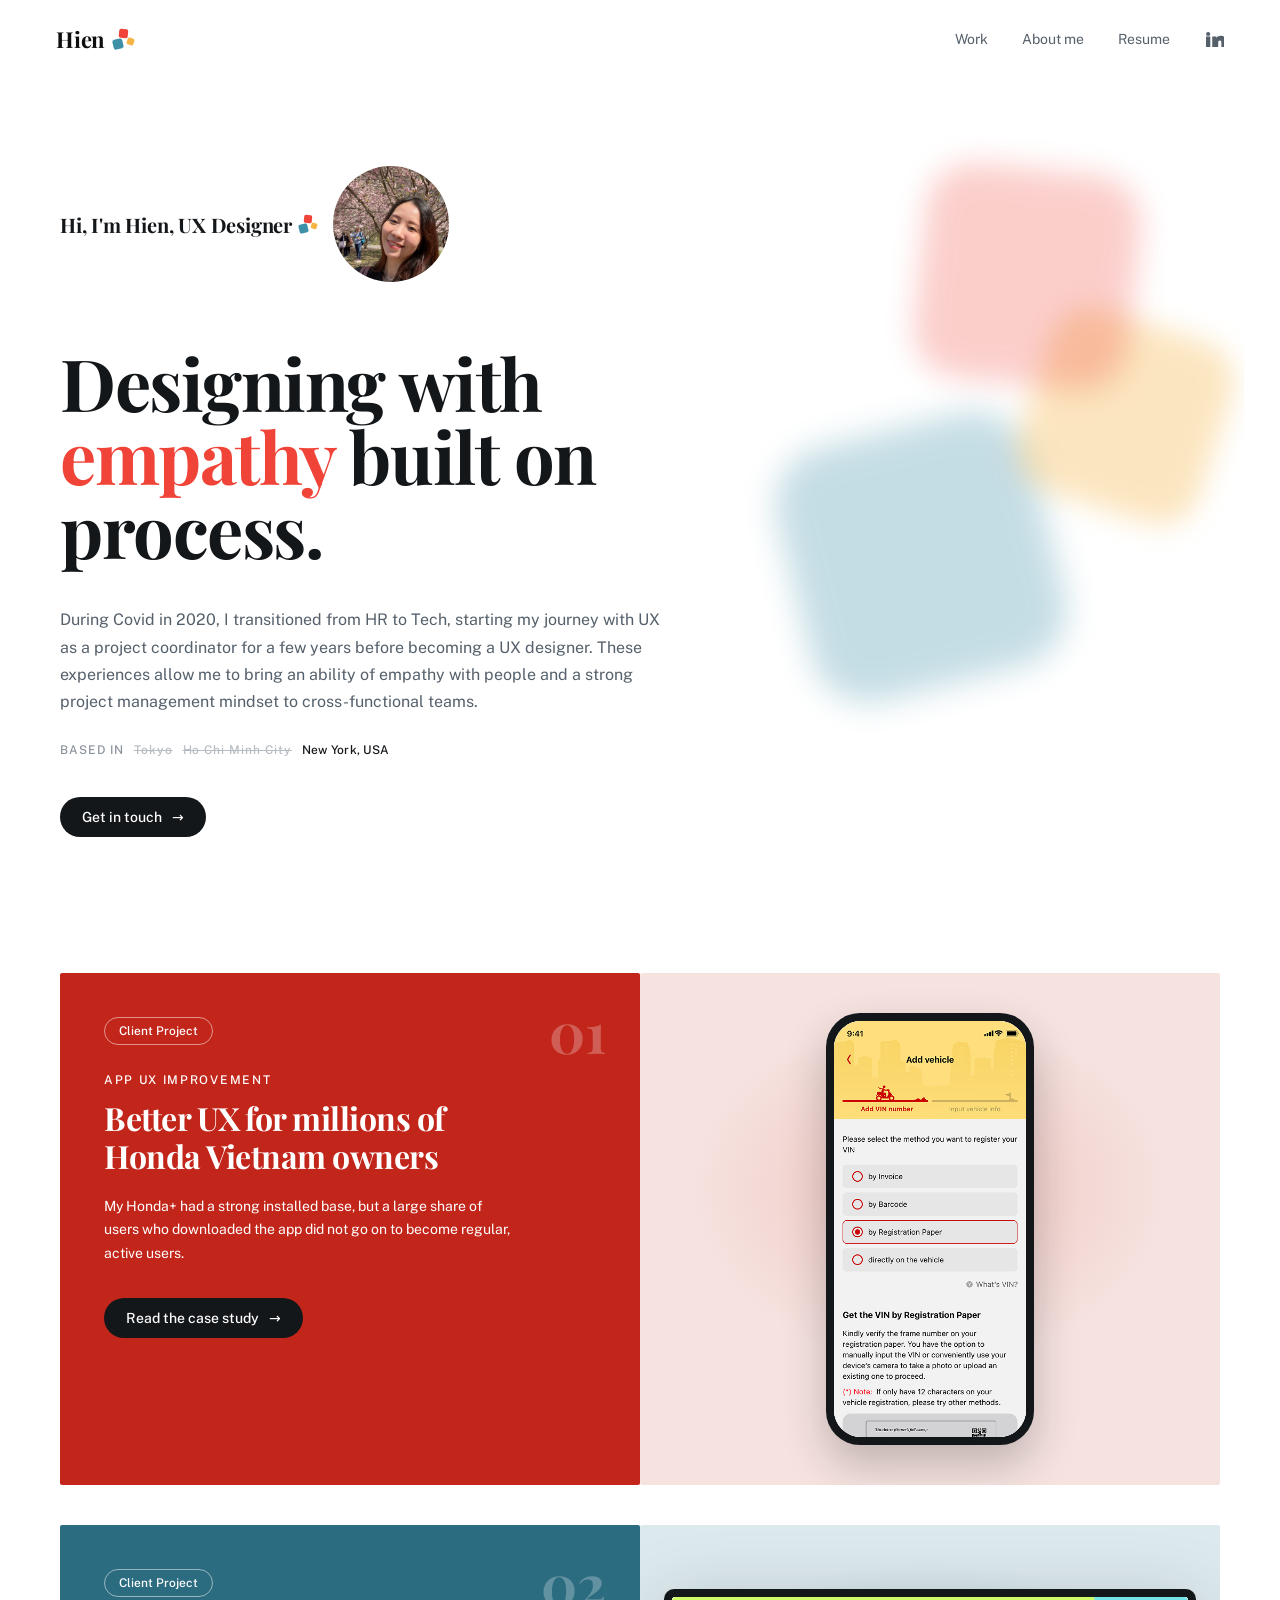
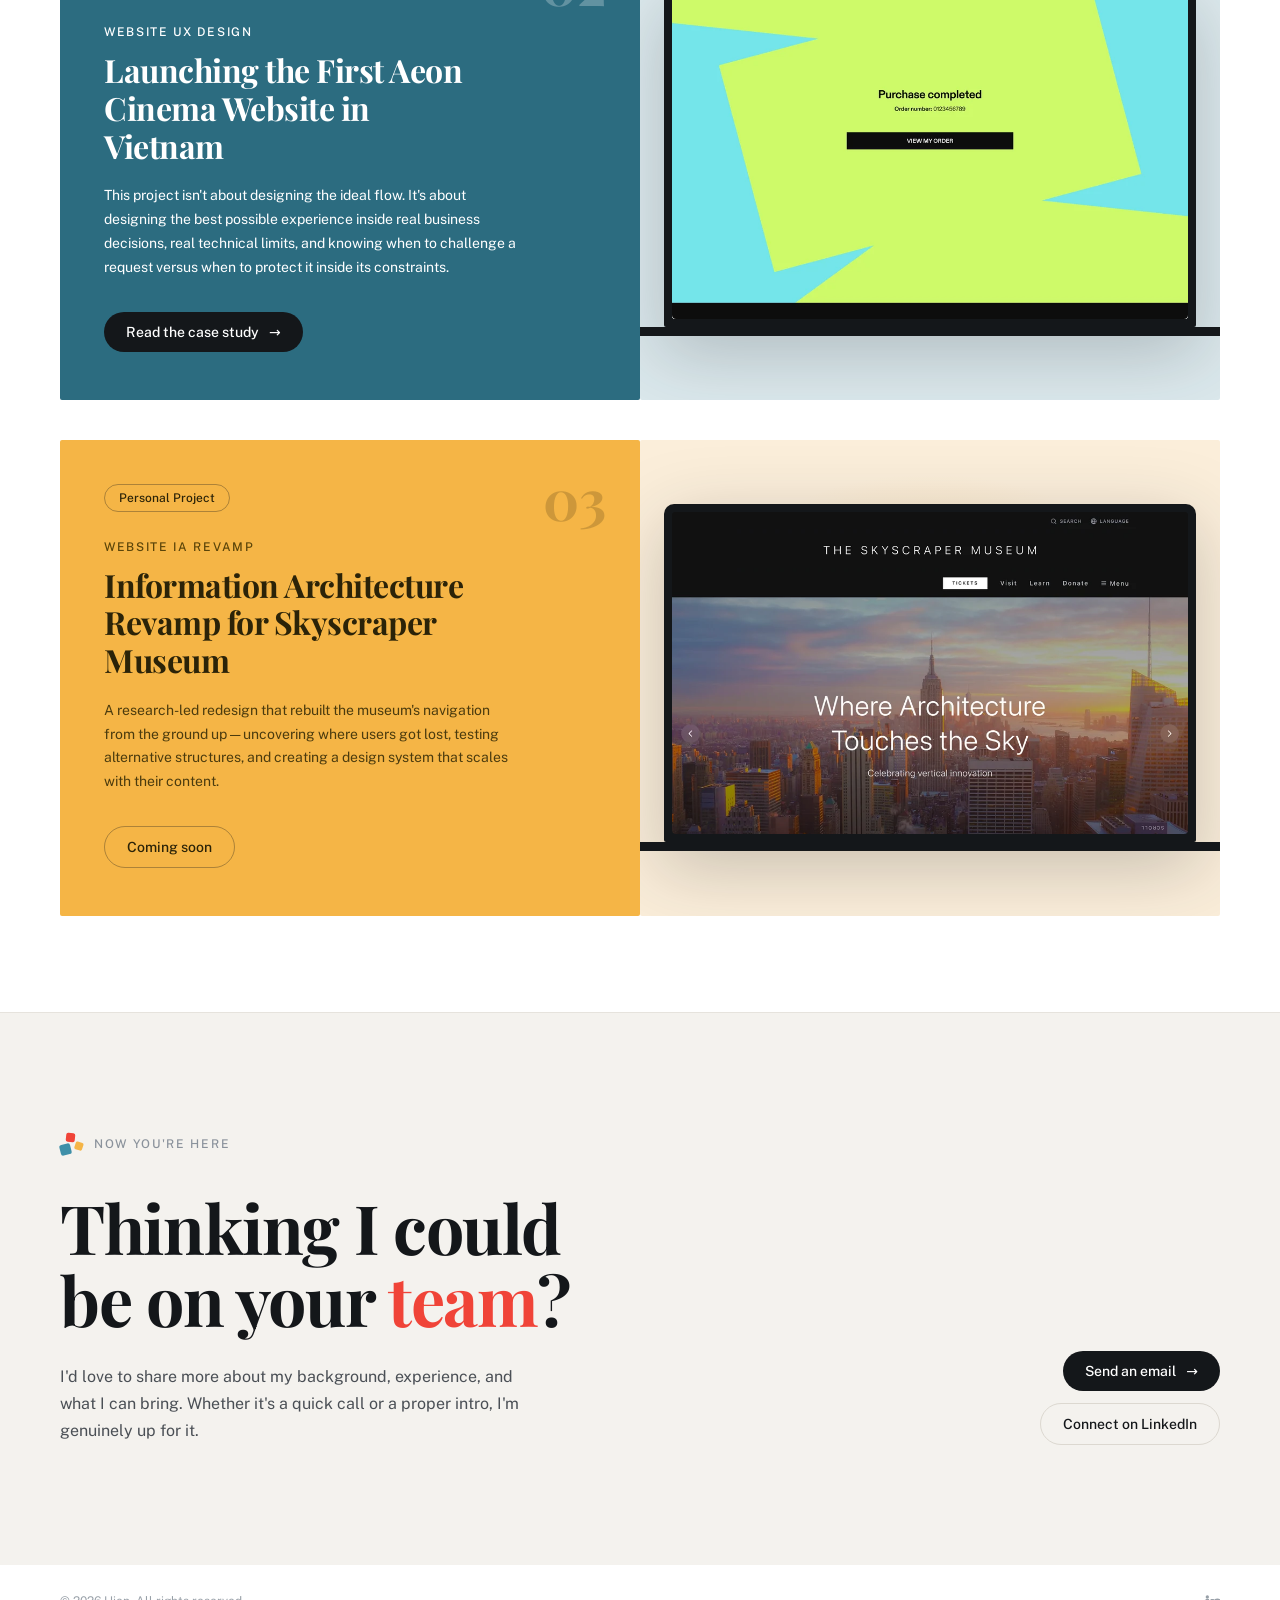
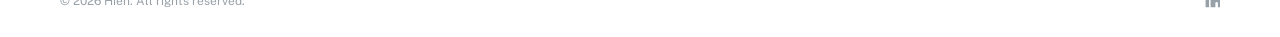
==== index.html @ 21113c00 "Initial commit: portfolio site" ====
<!DOCTYPE html>
<html lang="en">
<head>
<meta charset="utf-8">
<meta name="viewport" content="width=device-width, initial-scale=1">
<title>Hien — UX Designer</title>
<meta name="description" content="Hien is a UX designer bringing empathy and a strong project management mindset to cross-functional teams.">
<link rel="preconnect" href="https://fonts.googleapis.com">
<link rel="preconnect" href="https://fonts.gstatic.com" crossorigin="">
<link href="https://fonts.googleapis.com/css2?family=Playfair+Display:ital,wght@0,500;0,600;0,700;0,800;1,600&family=Public+Sans:ital,wght@0,400;0,500;0,600;0,700&display=swap" rel="stylesheet">
<link rel="stylesheet" href="css/style.css">
<link rel="stylesheet" href="css/responsive.css">
</head>
<body>
<div style="font-family: 'Public Sans', system-ui, sans-serif; color: #14171A; background: #FFFFFF">

  <span id="top"></span>
  <header style="background: rgba(255,255,255,0.92); backdrop-filter: blur(8px); display: flex; justify-content: space-between; align-items: center; padding: 24px 56px; position: sticky; top: 0; z-index: 30">
    <a href="#top" style="font-family: 'Playfair Display', Georgia, serif; font-size: 22px; font-weight: 700; letter-spacing: -0.01em; display: inline-flex; align-items: center">Hien<span style="position: relative; display: inline-block; width: 20.7px; height: 20.7px; margin-left: 8px; flex: 0 0 auto"><span style="position: absolute; left: 0; bottom: 0; width: 10.3px; height: 10.3px; border-radius: 2.2px; background: #3E8FA8; transform: rotate(-14deg)"></span><span style="position: absolute; right: 0; bottom: 4.5px; width: 7.2px; height: 7.2px; border-radius: 1.8px; background: #F5B546; transform: rotate(18deg)"></span><span style="position: absolute; left: 5.6px; top: 0; width: 8.5px; height: 8.5px; border-radius: 2.0px; background: #F04438; transform: rotate(6deg)"></span></span></a>
    <nav style="display: flex; align-items: center; gap: 34px; font-size: 14px; color: #55606B">
      <a href="#work" style="color: #55606B">Work</a>
      <a href="about.html" style="color: #55606B">About me</a>
      <a href="#" style="color: #55606B">Resume</a>
      <a href="#" aria-label="LinkedIn" style="display: inline-flex; color: #55606B"><svg width="20" height="20" viewBox="0 0 24 24" fill="currentColor" aria-hidden="true"><path d="M4.98 3.5a2.5 2.5 0 1 1 0 5 2.5 2.5 0 0 1 0-5zM2.4 21.5h5.16V9.04H2.4V21.5zM9.9 9.04h4.95v1.7h.07c.69-1.24 2.37-2.55 4.88-2.55 5.22 0 6.18 3.3 6.18 7.6v5.71h-5.15v-5.06c0-1.21-.02-2.76-1.75-2.76-1.75 0-2.02 1.31-2.02 2.67v5.15H9.9V9.04z"></path></svg></a>
    </nav>
  </header>

  <section style="position: relative; isolation: isolate; max-width: 1160px; margin: 0 auto; padding: 88px 24px 0">
    <div aria-hidden="true" style="position: absolute; inset: 0; overflow: hidden; pointer-events: none; z-index: 0">
      <span style="position: absolute; right: 16%; top: 46%; width: 260px; height: 260px; border-radius: 58px; background: #3E8FA8; opacity: 0.3; filter: blur(16px); transform: rotate(-14deg)"></span>
      <span style="position: absolute; right: 2%; top: 32%; width: 190px; height: 190px; border-radius: 42px; background: #F5B546; opacity: 0.34; filter: blur(14px); transform: rotate(18deg)"></span>
      <span style="position: absolute; right: 9%; top: 12%; width: 215px; height: 215px; border-radius: 48px; background: #F04438; opacity: 0.26; filter: blur(15px); transform: rotate(6deg)"></span>
    </div>
    <div style="position: relative; z-index: 1; display: flex; align-items: center; gap: 16px">
      <div style="font-family: 'Playfair Display', Georgia, serif; font-size: 20px; font-weight: 700; letter-spacing: -0.01em"><span style="display: inline-flex; align-items: center">Hi, I'm Hien, UX Designer<span style="position: relative; display: inline-block; width: 18.4px; height: 18.4px; margin-left: 7px; flex: 0 0 auto"><span style="position: absolute; left: 0; bottom: 0; width: 9.2px; height: 9.2px; border-radius: 1.9px; background: #3E8FA8; transform: rotate(-14deg)"></span><span style="position: absolute; right: 0; bottom: 4.0px; width: 6.4px; height: 6.4px; border-radius: 1.6px; background: #F5B546; transform: rotate(18deg)"></span><span style="position: absolute; left: 5.0px; top: 0; width: 7.6px; height: 7.6px; border-radius: 1.8px; background: #F04438; transform: rotate(6deg)"></span></span></span></div>
      <img src="uploads/hien-portrait.webp" alt="Portrait of Hien" style="width: 116px; height: 116px; flex: 0 0 auto; border-radius: 50%; object-fit: cover">
    </div>

    <h1 style="position: relative; z-index: 1; margin: 64px 0 0; font-family: 'Playfair Display', Georgia, serif; font-size: 72px; font-weight: 700; line-height: 1.02; letter-spacing: -0.02em; max-width: 12ch">Designing with <span style="color: #F04438">empathy</span> built on process.</h1>

    <p style="position: relative; z-index: 1; margin: 40px 0 0; font-size: 16px; line-height: 1.7; color: #55606B; max-width: 62ch">During Covid in 2020, I transitioned from HR to Tech, starting my journey with UX as a project coordinator for a few years before becoming a UX designer. These experiences allow me to bring an ability of empathy with people and a strong project management mindset to cross-functional teams.</p>

    <div style="position: relative; z-index: 1; margin-top: 28px; display: flex; align-items: center; gap: 10px; flex-wrap: wrap; font-size: 12px; font-weight: 500; letter-spacing: 0.08em; color: #8A929B">
      <span>BASED IN</span>
      <span style="text-decoration: line-through; color: #B7BDC3">Tokyo</span>
      <span style="text-decoration: line-through; color: #B7BDC3">Ho Chi Minh City</span>
      <span style="color: #14171A; letter-spacing: 0.02em">New York, USA</span>
    </div>

    <div style="position: relative; z-index: 1; margin-top: 40px; display: flex; align-items: center; gap: 32px; flex-wrap: wrap">
      <a href="#contact" style="display: inline-flex; align-items: center; gap: 10px; background: #14171A; color: #FFFFFF; font-size: 14px; font-weight: 500; padding: 12px 22px; border-radius: 999px" class="cta">Get in touch <span class="ar" aria-hidden="true">→</span></a>
    </div>
  </section>

  <section id="work" style="max-width: 1160px; margin: 0 auto; padding: 56px 24px 0">

    <div style="margin-top: 80px; display: grid; gap: 40px">

      <div style="display: grid; grid-template-columns: repeat(auto-fit, minmax(360px, 1fr)); gap: 0px; align-items: stretch; justify-content: flex-start">
        <div style="position: relative; padding: 44px 44px 48px; border-radius: 2px; background-color: #C2261B">
          <div style="position: absolute; top: 30px; right: 34px; font-family: 'Playfair Display', Georgia, serif; font-size: 56px; font-weight: 700; line-height: 1; color: rgba(255,255,255,0.26)">01</div>
          <div style="display: flex; flex-wrap: wrap; gap: 8px">
            <span style="font-size: 12px; font-weight: 500; padding: 6px 14px; border-radius: 999px; border: 1px solid rgba(255,255,255,0.5); color: #FFFFFF">Client Project</span>
          </div>
          <div style="margin-top: 28px; font-size: 12px; font-weight: 500; letter-spacing: 0.14em; color: #FFFFFF">APP UX IMPROVEMENT</div>
          <h2 style="margin: 12px 0 0; font-family: 'Playfair Display', Georgia, serif; font-size: 32px; font-weight: 700; line-height: 1.18; letter-spacing: -0.015em; color: #FFFFFF; max-width: 18ch">Better UX for millions of Honda Vietnam owners</h2>
          <p style="position: relative; z-index: 1; margin: 20px 0 0; font-size: 14px; line-height: 1.7; color: #FFFFFF; max-width: 46ch">My Honda+ had a strong installed base, but a large share of users who downloaded the app did not go on to become regular, active users.</p>
          <a href="work/honda-case-study.html" style="margin-top: 32px; display: inline-flex; align-items: center; gap: 10px; background: #14171A; color: #FFFFFF; font-size: 14px; font-weight: 500; padding: 12px 22px; border-radius: 999px" class="cta">Read the case study <span class="ar" aria-hidden="true">→</span></a>
        </div>
        <div style="position: relative; display: flex; flex-direction: column; align-items: center; justify-content: center; gap: 22px; padding: 40px 24px; background: #F6E3E0; border-radius: 2px; overflow: hidden">
          <div aria-hidden="true" style="position: absolute; inset: 0; background: radial-gradient(60% 50% at 50% 42%, rgba(194,38,27,0.16), rgba(194,38,27,0) 70%); pointer-events: none"></div>

          <div style="position: relative; width: 100%; max-width: 208px; box-sizing: border-box; background: #14171A; border-radius: 34px; padding: 8px; box-shadow: 0 20px 44px rgba(20,23,26,0.24)">
            <div style="position: relative; border-radius: 27px; background: #F1F1EE; overflow: hidden; aspect-ratio: 9/19.5"><img class="hs1" src="uploads/1.png" alt="My Honda+ app screen" style="position: absolute; inset: 0; width: 100%; height: 100%; object-fit: cover; object-position: top center"><img class="hs2" src="uploads/2.png" alt="My Honda+ app screen" style="position: absolute; inset: 0; width: 100%; height: 100%; object-fit: cover; object-position: top center"><img class="hs3" src="uploads/3.png" alt="My Honda+ app screen" style="position: absolute; inset: 0; width: 100%; height: 100%; object-fit: cover; object-position: top center"></div>
          </div>

        </div>
      </div><div style="display: grid; grid-template-columns: repeat(auto-fit, minmax(360px, 1fr)); gap: 0px; align-items: stretch">
        <div style="position: relative; background: #2C6C80; padding: 44px 44px 48px; border-radius: 2px">
          <div style="position: absolute; top: 30px; right: 34px; font-family: 'Playfair Display', Georgia, serif; font-size: 56px; font-weight: 700; line-height: 1; color: rgba(255,255,255,0.26)">02</div>
          <div style="display: flex; flex-wrap: wrap; gap: 8px">
            <span style="font-size: 12px; font-weight: 500; padding: 6px 14px; border-radius: 999px; border: 1px solid rgba(255,255,255,0.5); color: #FFFFFF">Client Project</span>
          </div>
          <div style="margin-top: 28px; font-size: 12px; font-weight: 500; letter-spacing: 0.14em; color: #FFFFFF">WEBSITE UX DESIGN</div>
          <h2 style="margin: 12px 0 0; font-family: 'Playfair Display', Georgia, serif; font-size: 32px; font-weight: 700; line-height: 1.18; letter-spacing: -0.015em; color: #FFFFFF; max-width: 18ch">Launching the First Aeon Cinema Website in Vietnam</h2>
          <p style="position: relative; z-index: 1; margin: 20px 0 0; font-size: 14px; line-height: 1.7; color: #FFFFFF; max-width: 46ch">This project isn't about designing the ideal flow. It's about designing the best possible experience inside real business decisions, real technical limits, and knowing when to challenge a request versus when to protect it inside its constraints.</p>
          <a href="work/aeon-case-study.html" style="margin-top: 32px; display: inline-flex; align-items: center; gap: 10px; background: #14171A; color: #FFFFFF; font-size: 14px; font-weight: 500; padding: 12px 22px; border-radius: 999px" class="cta">Read the case study <span class="ar" aria-hidden="true">→</span></a>
        </div>
        <div style="position: relative; display: flex; flex-direction: column; align-items: center; justify-content: center; gap: 20px; padding: 40px 24px; background: #DCE9ED; border-radius: 2px; overflow: hidden">
          <div aria-hidden="true" style="position: absolute; inset: 0; background: radial-gradient(60% 50% at 50% 42%, rgba(44,108,128,0.18), rgba(44,108,128,0) 70%); pointer-events: none"></div>

          <div style="position: relative; width: 100%; display: grid; justify-items: center; gap: 0; filter: drop-shadow(0 18px 36px rgba(20,23,26,0.22))">
            <div style="width: 100%; box-sizing: border-box; background: #14171A; border-radius: 10px 10px 2px 2px; padding: 8px">
              <div style="position: relative; border-radius: 4px; background: #F1F1EE; overflow: hidden; aspect-ratio: 16/10"><div class="as1" style="position: absolute; inset: 0; overflow: hidden"><img class="scr" src="uploads/pasted-1787104879056-0.webp" alt="Aeon Beta homepage" style="display: block; width: 100%; height: auto"><img src="uploads/pasted-1787104879056-0.webp" alt="" aria-hidden="true" style="position: absolute; top: 0; left: 0; display: block; width: 100%; height: auto; animation: none; clip-path: inset(0 0 97.4% 0); pointer-events: none"></div><div class="as2" style="position: absolute; inset: 0; overflow: hidden"><img src="uploads/pasted-1787104903604-0.webp" alt="Movie detail" style="display: block; width: 100%; height: auto"></div><div class="as3" style="position: absolute; inset: 0; overflow: hidden"><img src="uploads/pasted-1787235361390-0.webp" alt="Theatre showtimes, day and time slot" style="display: block; width: 100%; height: auto"></div><div class="as4" style="position: absolute; inset: 0; overflow: hidden"><img src="uploads/pasted-1787104921800-0.png" alt="Seat selection" style="display: block; width: 100%; height: auto"></div><div class="as5" style="position: absolute; inset: 0; overflow: hidden"><img src="uploads/pasted-1787104954212-0.png" alt="Seat fare" style="display: block; width: 100%; height: auto"></div><div class="as6" style="position: absolute; inset: 0; overflow: hidden"><img src="uploads/pasted-1787235406305-0.webp" alt="Add-ons, skipped" style="display: block; width: 100%; height: auto"></div><div class="as7" style="position: absolute; inset: 0; overflow: hidden"><img src="uploads/pasted-1787235426330-0.webp" alt="Purchase completed" style="display: block; width: 100%; height: auto"></div></div>
            </div>
            <div style="width: 112%; max-width: none; height: 9px; border-radius: 0 0 8px 8px; background: #14171A"></div>
          </div>
        </div>
      </div>

      <div style="display: grid; grid-template-columns: repeat(auto-fit, minmax(360px, 1fr)); gap: 0px; align-items: stretch">
        <div style="position: relative; background: #F5B546; padding: 44px 44px 48px; border-radius: 2px">
          <div style="position: absolute; top: 30px; right: 34px; font-family: 'Playfair Display', Georgia, serif; font-size: 56px; font-weight: 700; line-height: 1; color: rgba(43,35,8,0.20)">03</div>
          <div style="display: flex; flex-wrap: wrap; gap: 8px">
            <span style="font-size: 12px; font-weight: 500; padding: 6px 14px; border-radius: 999px; border: 1px solid rgba(20,23,26,0.32); color: #2B2308">Personal Project</span>
          </div>
          <div style="margin-top: 28px; font-size: 12px; font-weight: 500; letter-spacing: 0.14em; color: #5A4409">WEBSITE IA REVAMP</div>
          <h2 style="margin: 12px 0 0; font-family: 'Playfair Display', Georgia, serif; font-size: 32px; font-weight: 700; line-height: 1.18; letter-spacing: -0.015em; color: #2B2308; max-width: 18ch">Information Architecture Revamp for Skyscraper Museum</h2>
          <p style="position: relative; z-index: 1; margin: 20px 0 0; font-size: 14px; line-height: 1.7; color: #4B3B0E; max-width: 46ch">A research-led redesign that rebuilt the museum's navigation from the ground up — uncovering where users got lost, testing alternative structures, and creating a design system that scales with their content.</p>
          <span style="margin-top: 32px; display: inline-flex; align-items: center; gap: 10px; border: 1px solid rgba(20,23,26,0.32); color: #2B2308; font-size: 14px; font-weight: 500; padding: 12px 22px; border-radius: 999px">Coming soon</span>
        </div>
        <div style="position: relative; display: flex; flex-direction: column; align-items: center; justify-content: center; gap: 20px; padding: 40px 24px; background: #FBEEDA; border-radius: 2px; overflow: hidden">
          <div aria-hidden="true" style="position: absolute; inset: 0; background: radial-gradient(60% 50% at 50% 42%, rgba(245,181,70,0.28), rgba(245,181,70,0) 70%); pointer-events: none"></div>

          <div style="position: relative; width: 100%; display: grid; justify-items: center; gap: 0; filter: drop-shadow(0 18px 36px rgba(20,23,26,0.22))">
            <div style="width: 100%; box-sizing: border-box; background: #14171A; border-radius: 10px 10px 2px 2px; padding: 8px">
              <div style="position: relative; border-radius: 4px; background: #14171A; overflow: hidden; aspect-ratio: 16/10"><img class="ms1" src="uploads/pasted-1787235771906-0.webp" alt="The Skyscraper Museum homepage" style="display: block; width: 100%; height: auto"><img src="uploads/pasted-1787235771906-0.webp" alt="" aria-hidden="true" style="position: absolute; top: 0; left: 0; display: block; width: 100%; height: auto; clip-path: inset(0 0 95.34% 0); pointer-events: none"></div>
            </div>
            <div style="width: 112%; max-width: none; height: 9px; border-radius: 0 0 8px 8px; background: #14171A"></div>
          </div>
        </div>
      </div>

    </div>
  </section>

  <section id="contact" style="margin-top: 96px; background: #F4F2EE; color: #14171A; border-top: 1px solid #E6E3DD">
    <div style="max-width: 1160px; margin: 0 auto; padding: 120px 24px">
      <div style="display: inline-flex; align-items: center; gap: 12px; font-size: 12px; font-weight: 500; letter-spacing: 0.14em; color: #8A929B">
        <span style="position: relative; display: inline-block; width: 22px; height: 22px; flex: 0 0 auto"><span style="position: absolute; left: 0; bottom: 0; width: 11px; height: 11px; border-radius: 2.4px; background: #3E8FA8; transform: rotate(-14deg)"></span><span style="position: absolute; right: 0; bottom: 5px; width: 7.5px; height: 7.5px; border-radius: 1.6px; background: #F5B546; transform: rotate(18deg)"></span><span style="position: absolute; left: 6px; top: 0; width: 9px; height: 9px; border-radius: 2.0px; background: #F04438; transform: rotate(6deg)"></span></span>
        NOW YOU'RE HERE
      </div>
      <div style="margin-top: 32px; display: grid; grid-template-columns: repeat(auto-fit, minmax(360px, 1fr)); gap: 48px; align-items: end">
        <div>
          <h2 style="margin: 0; font-family: 'Playfair Display', Georgia, serif; font-size: 68px; font-weight: 700; line-height: 1.06; letter-spacing: -0.02em; max-width: 14ch">Thinking I could be on your <span style="color: #F04438">team</span>?</h2>
          <p style="margin: 28px 0 0; font-size: 16px; line-height: 1.7; color: #4A4F55; max-width: 46ch">I'd love to share more about my background, experience, and what I can bring. Whether it's a quick call or a proper intro, I'm genuinely up for it.</p>
        </div>
        <div style="display: flex; flex-direction: column; align-items: flex-end; gap: 12px">
          <a href="#" style="display: inline-flex; align-items: center; gap: 10px; background: #14171A; color: #FFFFFF; font-size: 14px; font-weight: 500; padding: 12px 22px; border-radius: 999px" class="cta">Send an email <span class="ar" aria-hidden="true">→</span></a>
          <a href="#" style="display: inline-flex; align-items: center; gap: 10px; border: 1px solid #DCD8D0; color: #14171A; font-size: 14px; font-weight: 500; padding: 12px 22px; border-radius: 999px" class="cta cta-o">Connect on LinkedIn</a>
        </div>
      </div>
    </div>
  </section>

  <footer style="max-width: 1160px; margin: 0 auto; padding: 28px 24px; display: flex; justify-content: space-between; align-items: center; font-size: 12px; color: #98A0A8">
    <span>© 2026 Hien. All rights reserved.</span>
    <span style="display: flex; gap: 20px">
      <a href="#" aria-label="LinkedIn" style="display: inline-flex; color: #98A0A8"><svg width="16" height="16" viewBox="0 0 24 24" fill="currentColor" aria-hidden="true"><path d="M4.98 3.5a2.5 2.5 0 1 1 0 5 2.5 2.5 0 0 1 0-5zM2.4 21.5h5.16V9.04H2.4V21.5zM9.9 9.04h4.95v1.7h.07c.69-1.24 2.37-2.55 4.88-2.55 5.22 0 6.18 3.3 6.18 7.6v5.71h-5.15v-5.06c0-1.21-.02-2.76-1.75-2.76-1.75 0-2.02 1.31-2.02 2.67v5.15H9.9V9.04z"></path></svg></a>
    </span>
  </footer>
  <a href="#top" aria-label="Back to top" title="Back to top" class="back-to-top" style="position: fixed; right: 28px; bottom: 28px; z-index: 60; width: 48px; height: 48px; border-radius: 11px; background: #0E0E0E; color: #FAFAF8; border: 1px solid #0E0E0E; display: inline-flex; align-items: center; justify-content: center; font-size: 18px; line-height: 1; box-shadow: 0 6px 20px rgba(14,14,14,0.14)"><span aria-hidden="true">↑</span></a>

</div>
<script src="js/back-to-top.js"></script>
</body>
</html>
---- css/style.css ----
body { margin: 0; background: #FFFFFF; -webkit-font-smoothing: antialiased; }
a { color: #0E0E0E; text-decoration: none; }
a:hover { color: #F04438; }

.cta { transition: transform .25s cubic-bezier(.2,.7,.3,1), box-shadow .25s ease }
.cta:hover { transform: translateY(-2px); box-shadow: 0 12px 26px rgba(20,23,26,0.22); color: #FFFFFF }
.cta .ar { transition: transform .25s cubic-bezier(.2,.7,.3,1) }
.cta:hover .ar { transform: translateX(5px) }
.cta-o:hover { color: #14171A; border-color: #14171A; box-shadow: 0 10px 22px rgba(20,23,26,0.10) }

.back-to-top:hover { background: #F5B546; color: #0E0E0E; border-color: #F5B546 }

@keyframes hondaSlide { 0%,26% { opacity: 1 } 33%,93% { opacity: 0 } 100% { opacity: 1 } }
.hs1, .hs2, .hs3 { animation: hondaSlide 9s linear infinite }
.hs2 { animation-delay: -6s }
.hs3 { animation-delay: -3s }

@keyframes aeonF1 { 0%,42% { opacity: 1 } 44%,98% { opacity: 0 } 100% { opacity: 1 } }
@keyframes aeonF2 { 0%,42% { opacity: 0 } 43%,52% { opacity: 1 } 53%,100% { opacity: 0 } }
@keyframes aeonF3 { 0%,51% { opacity: 0 } 52%,61% { opacity: 1 } 62%,100% { opacity: 0 } }
@keyframes aeonF4 { 0%,60% { opacity: 0 } 61%,70% { opacity: 1 } 71%,100% { opacity: 0 } }
@keyframes aeonF5 { 0%,69% { opacity: 0 } 70%,79% { opacity: 1 } 80%,100% { opacity: 0 } }
@keyframes aeonF6 { 0%,78% { opacity: 0 } 79%,88% { opacity: 1 } 89%,100% { opacity: 0 } }
@keyframes aeonF7 { 0%,87% { opacity: 0 } 88%,99% { opacity: 1 } 100% { opacity: 0 } }
@keyframes aeonScroll1 { 0%,4% { transform: translateY(0) } 30%,38% { transform: translateY(-44%) } 42%,100% { transform: translateY(0) } }
.as1 { animation: aeonF1 16s linear infinite }
.as2 { animation: aeonF2 16s linear infinite }
.as3 { animation: aeonF3 16s linear infinite }
.as4 { animation: aeonF4 16s linear infinite }
.as5 { animation: aeonF5 16s linear infinite }
.as6 { animation: aeonF6 16s linear infinite }
.as7 { animation: aeonF7 16s linear infinite }
.as1 img.scr { animation: aeonScroll1 16s ease-in-out infinite }
.as3 img { transform: translateY(-13%) }
.as7 img { transform: translateY(-10%) }

@keyframes msScroll { 0%,6% { transform: translateY(0) } 50%,60% { transform: translateY(-81%) } 96%,100% { transform: translateY(0) } }
.ms1 { animation: msScroll 26s ease-in-out infinite }
---- css/responsive.css ----
/* Shared mobile fixes for all pages. Inline styles carry the desktop layout,
   so overrides here need !important to win at narrow widths. */

.back-to-top { opacity: 0; pointer-events: none; transition: opacity .2s ease; }
.back-to-top.show { opacity: 1; pointer-events: auto; }

@media (max-width: 760px) {

  /* ---- header: stack logo row + full-width nav row ---- */
  header {
    flex-wrap: wrap !important;
    row-gap: 12px !important;
    padding: 16px 20px !important;
  }
  header nav {
    width: 100% !important;
    justify-content: space-between !important;
    gap: 10px !important;
    font-size: 13px !important;
  }
  header nav a { white-space: nowrap !important; }

  /* ---- generic side padding on page containers ---- */
  section[style*="auto"],
  div[style*="margin: 0 auto"] {
    padding-left: 20px !important;
    padding-right: 20px !important;
  }

  /* ---- oversized top padding between sections ---- */
  [style*="padding: 140px 80px 0"],
  [style*="padding: 132px 80px 0"] { padding-top: 64px !important; }
  [style*="padding: 120px 80px 0"] { padding-top: 56px !important; }
  [style*="padding: 96px 80px 0"],
  [style*="padding: 96px 0"] { padding-top: 48px !important; }
  [style*="padding: 88px 24px 0"] { padding-top: 48px !important; }
  [style*="padding: 72px 80px 0"] { padding-top: 40px !important; }
  [style*="padding: 56px 24px 0"] { padding-top: 32px !important; }
  [style*="margin: 80px auto 0"] { margin-top: 48px !important; }
  [style*="margin-top: 132px"] { margin-top: 56px !important; }
  [style*="margin-top: 76px"] { margin-top: 40px !important; }

  /* ---- headline sizing ---- */
  h1 { font-size: clamp(32px, 9vw, 52px) !important; }

  /* ---- fixed multi-column grids that don't auto-stack: force single column ---- */
  [style*="grid-template-columns: repeat(3, minmax(0, 1fr))"],
  [style*="grid-template-columns: repeat(2, minmax(0, 1fr))"],
  [style*="grid-template-columns: 1fr 1fr"],
  [style*="grid-template-columns: minmax(0, 1fr) minmax(240px, 380px)"],
  [style*="grid-template-columns: minmax(0, 1fr) minmax(0, 0.9fr)"],
  [style*="grid-template-columns: minmax(0, 1fr) minmax(0, 1fr)"],
  [style*="grid-template-columns: minmax(0, 1.5fr) minmax(300px, 0.95fr)"],
  [style*="grid-template-columns: minmax(0, 1.05fr) minmax(0, 1fr)"],
  [style*="grid-template-columns: minmax(0, 1fr) 18px minmax(0, 1fr)"],
  [style*="grid-template-columns: 260px minmax(0, 1fr)"],
  [style*="grid-template-columns: 170px minmax(0, 1fr)"],
  [style*="grid-template-columns: repeat(auto-fit, minmax(360px, 1fr))"],
  [style*="grid-template-columns: repeat(auto-fit, minmax(380px, 1fr))"],
  [style*="grid-template-columns: repeat(auto-fit, minmax(320px, 1fr))"],
  [style*="grid-template-columns: repeat(auto-fit, minmax(300px, 1fr))"] {
    grid-template-columns: 1fr !important;
  }

  /* ---- photo-collage masonry grid (Honda hero): stack to one column ---- */
  [style*="grid-template-columns: repeat(6, minmax(0, 1fr))"] {
    grid-template-columns: 1fr !important;
    grid-template-rows: none !important;
    height: auto !important;
  }
  [style*="grid-template-columns: repeat(6, minmax(0, 1fr))"] > div {
    grid-column: auto !important;
    grid-row: auto !important;
    aspect-ratio: 16 / 10 !important;
  }

  /* ---- about.html hero image column: tighten its own padding ---- */
  [style*="padding: 44px 56px 48px 0"] { padding: 8px 0 0 !important; }
  [style*="padding: 44px 48px 48px 56px"] { padding: 32px 0 0 !important; }

  /* ---- overview/info-box grids: tighten inner padding once stacked ---- */
  [style*="padding: 52px 56px"] { padding: 28px 24px !important; }
  [style*="padding: 44px 40px"] { padding: 24px 22px !important; }
  [style*="padding: 40px 44px"] { padding: 24px 22px !important; }

  /* ---- keep intentionally horizontal-scrolling rows scrollable, not squished ---- */
  [style*="grid-template-columns: repeat(4, 230px)"] {
    -webkit-overflow-scrolling: touch;
  }

  /* ---- fixed scroll-progress rail (left: 22px) collides with mobile content padding ---- */
  [style*="left: 22px; top: 50%"] {
    display: none !important;
  }
}
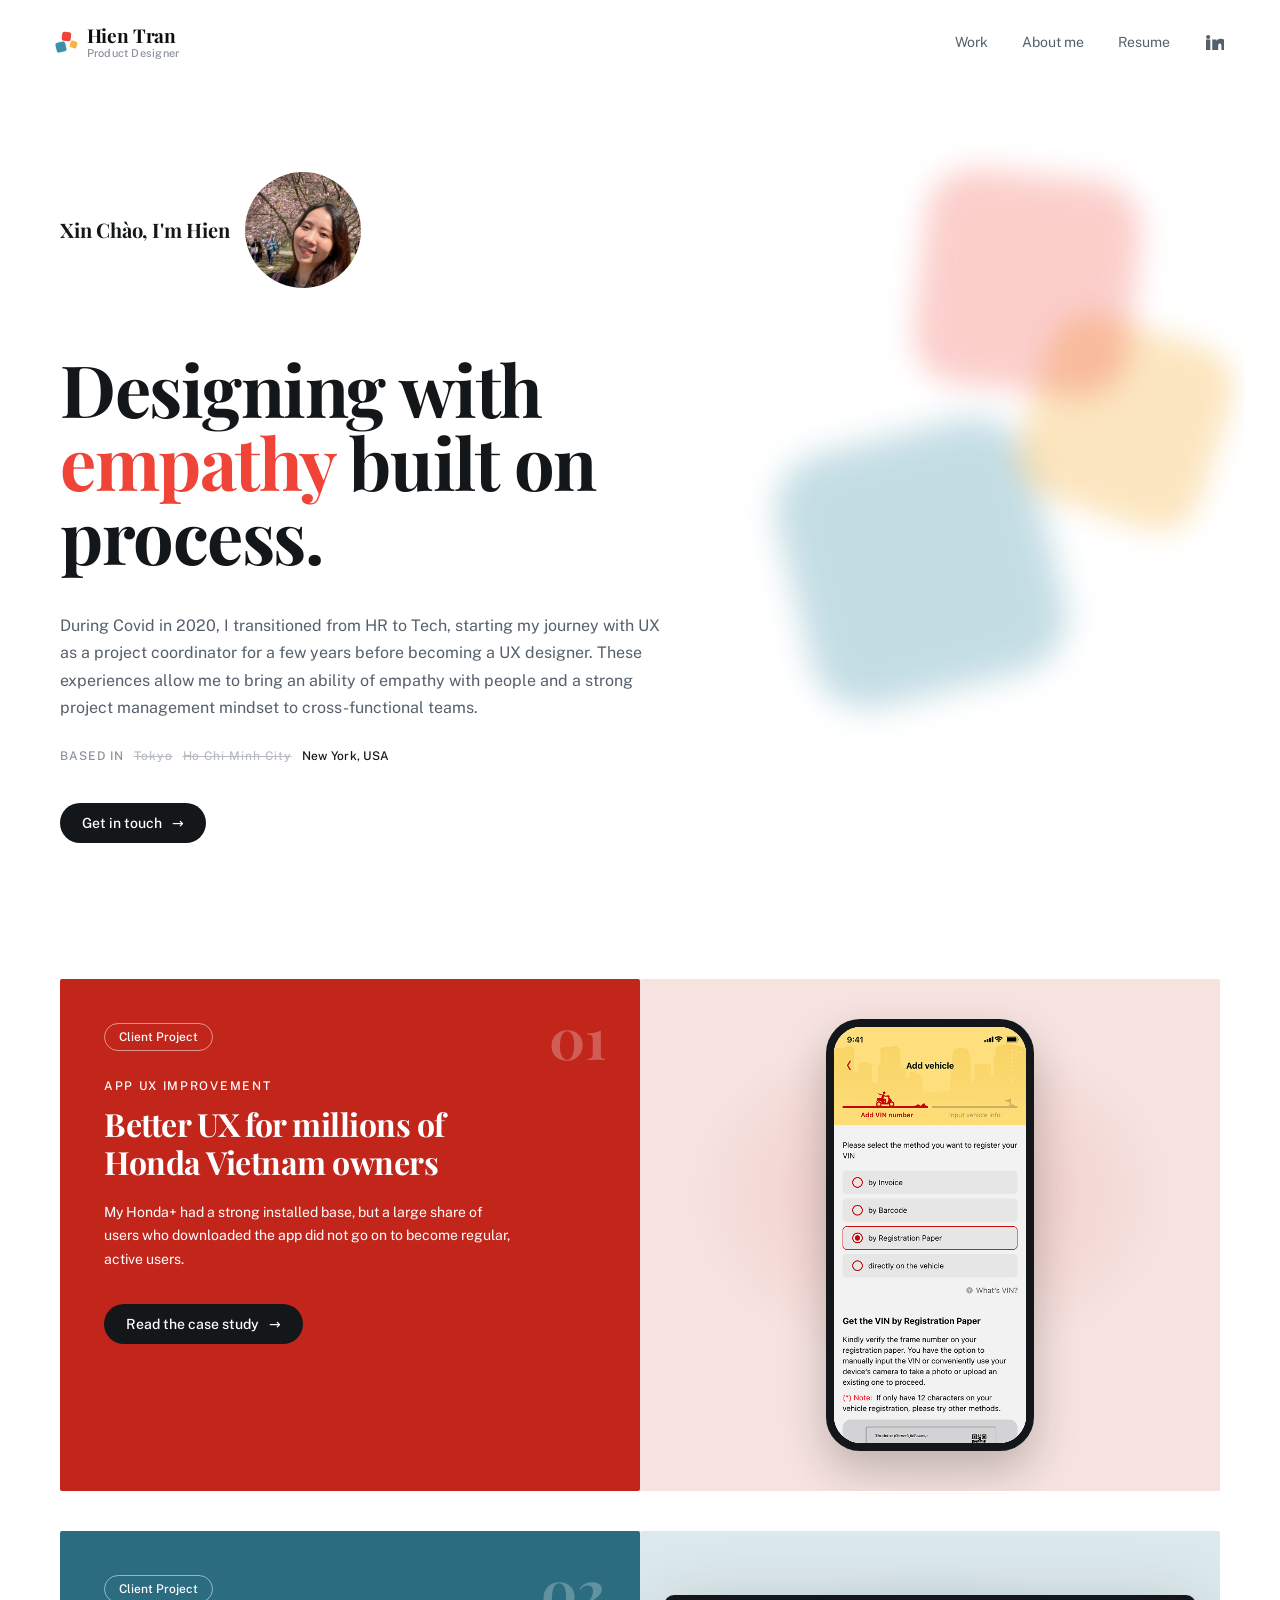
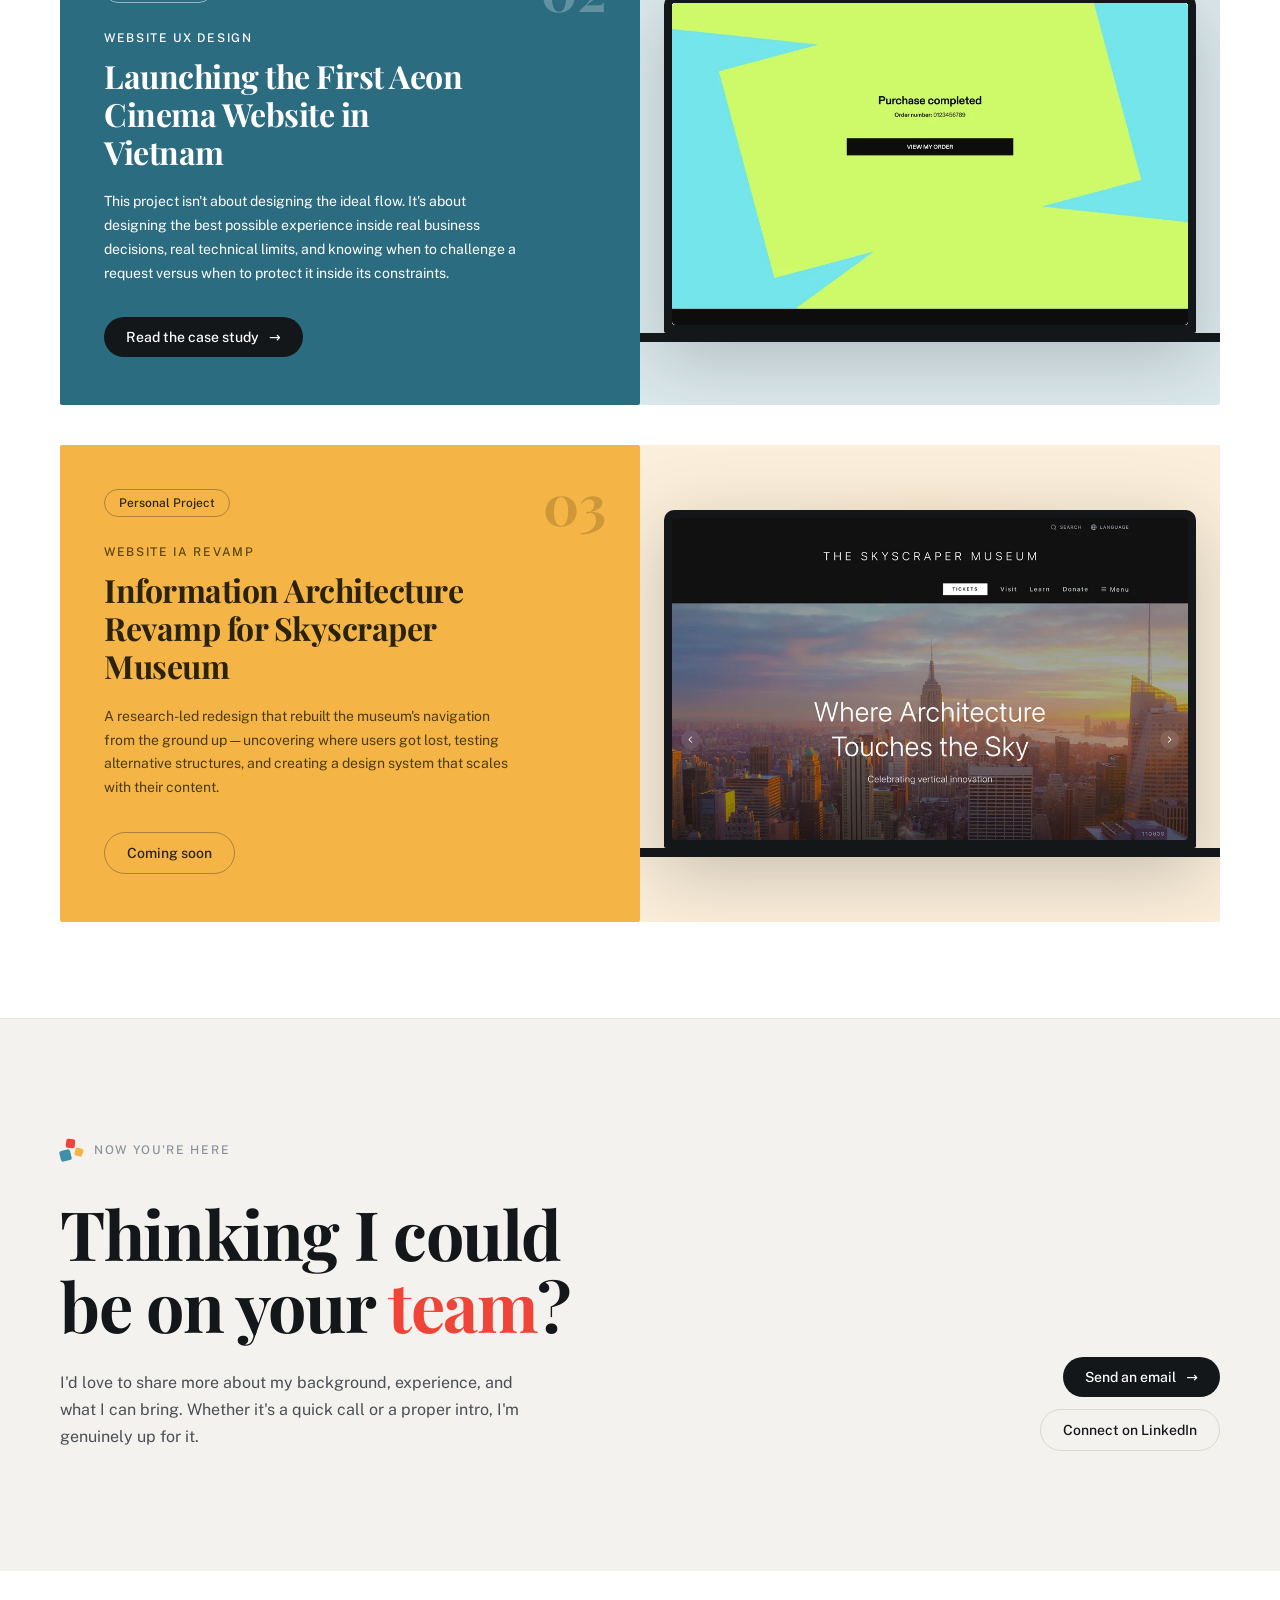
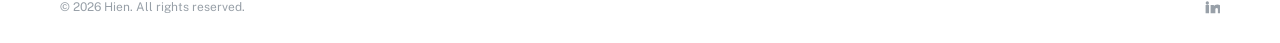
==== commit 7b51321a: "Update mobile nav, header, resume links, and display fixes Co-Authored-By: Claude Sonnet 5 <noreply@" ====
--- a/index.html
+++ b/index.html
@@ -16,14 +16,21 @@
 
   <span id="top"></span>
   <header style="background: rgba(255,255,255,0.92); backdrop-filter: blur(8px); display: flex; justify-content: space-between; align-items: center; padding: 24px 56px; position: sticky; top: 0; z-index: 30">
-    <a href="#top" style="font-family: 'Playfair Display', Georgia, serif; font-size: 22px; font-weight: 700; letter-spacing: -0.01em; display: inline-flex; align-items: center">Hien<span style="position: relative; display: inline-block; width: 20.7px; height: 20.7px; margin-left: 8px; flex: 0 0 auto"><span style="position: absolute; left: 0; bottom: 0; width: 10.3px; height: 10.3px; border-radius: 2.2px; background: #3E8FA8; transform: rotate(-14deg)"></span><span style="position: absolute; right: 0; bottom: 4.5px; width: 7.2px; height: 7.2px; border-radius: 1.8px; background: #F5B546; transform: rotate(18deg)"></span><span style="position: absolute; left: 5.6px; top: 0; width: 8.5px; height: 8.5px; border-radius: 2.0px; background: #F04438; transform: rotate(6deg)"></span></span></a>
+    <a href="#top" style="display: inline-flex; align-items: center; gap: 10px"><span style="position: relative; display: inline-block; width: 20.7px; height: 20.7px; flex: 0 0 auto"><span style="position: absolute; left: 0; bottom: 0; width: 10.3px; height: 10.3px; border-radius: 2.2px; background: #3E8FA8; transform: rotate(-14deg)"></span><span style="position: absolute; right: 0; bottom: 4.5px; width: 7.2px; height: 7.2px; border-radius: 1.8px; background: #F5B546; transform: rotate(18deg)"></span><span style="position: absolute; left: 5.6px; top: 0; width: 8.5px; height: 8.5px; border-radius: 2.0px; background: #F04438; transform: rotate(6deg)"></span></span><span style="display: flex; flex-direction: column; line-height: 1.2"><span style="font-family: 'Playfair Display', Georgia, serif; font-size: 19px; font-weight: 700; letter-spacing: -0.01em">Hien Tran</span><span style="font-size: 11px; font-weight: 500; letter-spacing: 0.02em; color: #8A929B">Product Designer</span></span></a>
     <nav style="display: flex; align-items: center; gap: 34px; font-size: 14px; color: #55606B">
       <a href="#work" style="color: #55606B">Work</a>
       <a href="about.html" style="color: #55606B">About me</a>
-      <a href="#" style="color: #55606B">Resume</a>
-      <a href="#" aria-label="LinkedIn" style="display: inline-flex; color: #55606B"><svg width="20" height="20" viewBox="0 0 24 24" fill="currentColor" aria-hidden="true"><path d="M4.98 3.5a2.5 2.5 0 1 1 0 5 2.5 2.5 0 0 1 0-5zM2.4 21.5h5.16V9.04H2.4V21.5zM9.9 9.04h4.95v1.7h.07c.69-1.24 2.37-2.55 4.88-2.55 5.22 0 6.18 3.3 6.18 7.6v5.71h-5.15v-5.06c0-1.21-.02-2.76-1.75-2.76-1.75 0-2.02 1.31-2.02 2.67v5.15H9.9V9.04z"></path></svg></a>
+      <a href="https://drive.google.com/drive/folders/1LUWSaE70cYAJcHVhxnjsX6OTI8yURgBm?usp=sharing" target="_blank" rel="noopener" style="color: #55606B">Resume</a>
+      <a href="https://www.linkedin.com/in/hientrantt/" target="_blank" rel="noopener" aria-label="LinkedIn" style="display: inline-flex; color: #55606B"><svg width="20" height="20" viewBox="0 0 24 24" fill="currentColor" aria-hidden="true"><path d="M4.98 3.5a2.5 2.5 0 1 1 0 5 2.5 2.5 0 0 1 0-5zM2.4 21.5h5.16V9.04H2.4V21.5zM9.9 9.04h4.95v1.7h.07c.69-1.24 2.37-2.55 4.88-2.55 5.22 0 6.18 3.3 6.18 7.6v5.71h-5.15v-5.06c0-1.21-.02-2.76-1.75-2.76-1.75 0-2.02 1.31-2.02 2.67v5.15H9.9V9.04z"></path></svg></a>
     </nav>
   </header>
+
+  <nav class="mobile-tab-bar" aria-label="Mobile navigation">
+    <a href="#work"><svg viewBox="0 0 24 24" fill="none" stroke="currentColor" stroke-width="2" stroke-linecap="round" stroke-linejoin="round" aria-hidden="true"><path d="M3 7a2 2 0 0 1 2-2h4l2 2h8a2 2 0 0 1 2 2v9a2 2 0 0 1-2 2H5a2 2 0 0 1-2-2z"></path></svg>Work</a>
+    <a href="about.html"><img class="tab-avatar" src="uploads/hien-portrait.webp" alt="">About</a>
+    <a href="https://drive.google.com/drive/folders/1LUWSaE70cYAJcHVhxnjsX6OTI8yURgBm?usp=sharing" target="_blank" rel="noopener"><svg viewBox="0 0 24 24" fill="none" stroke="currentColor" stroke-width="2" stroke-linecap="round" stroke-linejoin="round" aria-hidden="true"><path d="M6 2h9l5 5v15H6z"></path><path d="M14 2v6h6"></path><path d="M9 13h6M9 17h6"></path></svg>Resume</a>
+    <a href="https://www.linkedin.com/in/hientrantt/" target="_blank" rel="noopener"><svg viewBox="0 0 24 24" fill="currentColor" aria-hidden="true"><path d="M4.98 3.5a2.5 2.5 0 1 1 0 5 2.5 2.5 0 0 1 0-5zM2.4 21.5h5.16V9.04H2.4V21.5zM9.9 9.04h4.95v1.7h.07c.69-1.24 2.37-2.55 4.88-2.55 5.22 0 6.18 3.3 6.18 7.6v5.71h-5.15v-5.06c0-1.21-.02-2.76-1.75-2.76-1.75 0-2.02 1.31-2.02 2.67v5.15H9.9V9.04z"></path></svg>LinkedIn</a>
+  </nav>
 
   <section style="position: relative; isolation: isolate; max-width: 1160px; margin: 0 auto; padding: 88px 24px 0">
     <div aria-hidden="true" style="position: absolute; inset: 0; overflow: hidden; pointer-events: none; z-index: 0">
@@ -32,7 +39,7 @@
       <span style="position: absolute; right: 9%; top: 12%; width: 215px; height: 215px; border-radius: 48px; background: #F04438; opacity: 0.26; filter: blur(15px); transform: rotate(6deg)"></span>
     </div>
     <div style="position: relative; z-index: 1; display: flex; align-items: center; gap: 16px">
-      <div style="font-family: 'Playfair Display', Georgia, serif; font-size: 20px; font-weight: 700; letter-spacing: -0.01em"><span style="display: inline-flex; align-items: center">Hi, I'm Hien, UX Designer<span style="position: relative; display: inline-block; width: 18.4px; height: 18.4px; margin-left: 7px; flex: 0 0 auto"><span style="position: absolute; left: 0; bottom: 0; width: 9.2px; height: 9.2px; border-radius: 1.9px; background: #3E8FA8; transform: rotate(-14deg)"></span><span style="position: absolute; right: 0; bottom: 4.0px; width: 6.4px; height: 6.4px; border-radius: 1.6px; background: #F5B546; transform: rotate(18deg)"></span><span style="position: absolute; left: 5.0px; top: 0; width: 7.6px; height: 7.6px; border-radius: 1.8px; background: #F04438; transform: rotate(6deg)"></span></span></span></div>
+      <div style="font-family: 'Playfair Display', Georgia, serif; font-size: 20px; font-weight: 700; letter-spacing: -0.01em"><span style="display: inline-flex; align-items: center">Xin Chào, I'm Hien</span></div>
       <img src="uploads/hien-portrait.webp" alt="Portrait of Hien" style="width: 116px; height: 116px; flex: 0 0 auto; border-radius: 50%; object-fit: cover">
     </div>
 
@@ -137,7 +144,7 @@
         </div>
         <div style="display: flex; flex-direction: column; align-items: flex-end; gap: 12px">
           <a href="#" style="display: inline-flex; align-items: center; gap: 10px; background: #14171A; color: #FFFFFF; font-size: 14px; font-weight: 500; padding: 12px 22px; border-radius: 999px" class="cta">Send an email <span class="ar" aria-hidden="true">→</span></a>
-          <a href="#" style="display: inline-flex; align-items: center; gap: 10px; border: 1px solid #DCD8D0; color: #14171A; font-size: 14px; font-weight: 500; padding: 12px 22px; border-radius: 999px" class="cta cta-o">Connect on LinkedIn</a>
+          <a href="https://www.linkedin.com/in/hientrantt/" target="_blank" rel="noopener" style="display: inline-flex; align-items: center; gap: 10px; border: 1px solid #DCD8D0; color: #14171A; font-size: 14px; font-weight: 500; padding: 12px 22px; border-radius: 999px" class="cta cta-o">Connect on LinkedIn</a>
         </div>
       </div>
     </div>
@@ -146,12 +153,13 @@
   <footer style="max-width: 1160px; margin: 0 auto; padding: 28px 24px; display: flex; justify-content: space-between; align-items: center; font-size: 12px; color: #98A0A8">
     <span>© 2026 Hien. All rights reserved.</span>
     <span style="display: flex; gap: 20px">
-      <a href="#" aria-label="LinkedIn" style="display: inline-flex; color: #98A0A8"><svg width="16" height="16" viewBox="0 0 24 24" fill="currentColor" aria-hidden="true"><path d="M4.98 3.5a2.5 2.5 0 1 1 0 5 2.5 2.5 0 0 1 0-5zM2.4 21.5h5.16V9.04H2.4V21.5zM9.9 9.04h4.95v1.7h.07c.69-1.24 2.37-2.55 4.88-2.55 5.22 0 6.18 3.3 6.18 7.6v5.71h-5.15v-5.06c0-1.21-.02-2.76-1.75-2.76-1.75 0-2.02 1.31-2.02 2.67v5.15H9.9V9.04z"></path></svg></a>
+      <a href="https://www.linkedin.com/in/hientrantt/" target="_blank" rel="noopener" aria-label="LinkedIn" style="display: inline-flex; color: #98A0A8"><svg width="16" height="16" viewBox="0 0 24 24" fill="currentColor" aria-hidden="true"><path d="M4.98 3.5a2.5 2.5 0 1 1 0 5 2.5 2.5 0 0 1 0-5zM2.4 21.5h5.16V9.04H2.4V21.5zM9.9 9.04h4.95v1.7h.07c.69-1.24 2.37-2.55 4.88-2.55 5.22 0 6.18 3.3 6.18 7.6v5.71h-5.15v-5.06c0-1.21-.02-2.76-1.75-2.76-1.75 0-2.02 1.31-2.02 2.67v5.15H9.9V9.04z"></path></svg></a>
     </span>
   </footer>
   <a href="#top" aria-label="Back to top" title="Back to top" class="back-to-top" style="position: fixed; right: 28px; bottom: 28px; z-index: 60; width: 48px; height: 48px; border-radius: 11px; background: #0E0E0E; color: #FAFAF8; border: 1px solid #0E0E0E; display: inline-flex; align-items: center; justify-content: center; font-size: 18px; line-height: 1; box-shadow: 0 6px 20px rgba(14,14,14,0.14)"><span aria-hidden="true">↑</span></a>
 
 </div>
 <script src="js/back-to-top.js"></script>
+<script src="js/tab-bar-scroll.js"></script>
 </body>
 </html>
--- a/css/responsive.css
+++ b/css/responsive.css
@@ -4,21 +4,87 @@
 .back-to-top { opacity: 0; pointer-events: none; transition: opacity .2s ease; }
 .back-to-top.show { opacity: 1; pointer-events: auto; }
 
+/* ---- floating bottom tab bar: hidden by default, shown on mobile only ---- */
+.mobile-tab-bar {
+  display: none;
+}
+
 @media (max-width: 760px) {
 
-  /* ---- header: stack logo row + full-width nav row ---- */
+  /* ---- reserve space so page content never sits under the fixed tab bar ---- */
+  body {
+    padding-bottom: 110px !important;
+  }
+
+  /* ---- header: just the logo now; nav row moves to the bottom tab bar ---- */
   header {
-    flex-wrap: wrap !important;
-    row-gap: 12px !important;
     padding: 16px 20px !important;
   }
   header nav {
-    width: 100% !important;
-    justify-content: space-between !important;
-    gap: 10px !important;
-    font-size: 13px !important;
-  }
-  header nav a { white-space: nowrap !important; }
+    display: none !important;
+  }
+
+  /* ---- floating bottom tab bar ---- */
+  .mobile-tab-bar {
+    display: flex !important;
+    align-items: center;
+    justify-content: center;
+    gap: 2px;
+    position: fixed;
+    left: 50%;
+    bottom: 18px;
+    transform: translateX(-50%);
+    width: auto;
+    max-width: calc(100% - 32px);
+    background: #14171A;
+    border-radius: 20px;
+    padding: 6px 8px;
+    box-shadow: 0 10px 30px rgba(14,14,14,0.28);
+    z-index: 50;
+    transition: transform .25s ease;
+  }
+  .mobile-tab-bar.tab-hidden {
+    transform: translateX(-50%) translateY(140%);
+  }
+  .mobile-tab-bar a {
+    display: flex;
+    flex-direction: column;
+    align-items: center;
+    justify-content: center;
+    gap: 2px;
+    flex: 0 0 auto;
+    width: 52px;
+    padding: 5px 3px;
+    border-radius: 12px;
+    color: rgba(255,255,255,0.65);
+    font-size: 8px;
+    font-weight: 600;
+    letter-spacing: 0.01em;
+    text-align: center;
+    transition: color .2s ease, background .2s ease;
+  }
+  .mobile-tab-bar a:hover,
+  .mobile-tab-bar a[aria-current="page"] {
+    color: #FFFFFF;
+    background: rgba(255,255,255,0.12);
+  }
+  .mobile-tab-bar svg { width: 28px; height: 28px; }
+  .mobile-tab-bar .tab-avatar {
+    width: 28px;
+    height: 28px;
+    border-radius: 50%;
+    object-fit: cover;
+    display: block;
+  }
+  .mobile-tab-bar a[aria-current="page"] .tab-avatar {
+    outline: 1.5px solid #FFFFFF;
+    outline-offset: 1px;
+  }
+
+  /* ---- back-to-top: sit above the tab bar instead of overlapping it ---- */
+  .back-to-top {
+    bottom: 84px !important;
+  }
 
   /* ---- generic side padding on page containers ---- */
   section[style*="auto"],
@@ -62,6 +128,30 @@
     grid-template-columns: 1fr !important;
   }
 
+  /* ---- testimonials: smaller cards, horizontal swipe carousel instead of stacking ---- */
+  .quote-grid {
+    display: flex !important;
+    grid-template-columns: none !important;
+    overflow-x: auto !important;
+    scroll-snap-type: x proximity;
+    -webkit-overflow-scrolling: touch;
+    gap: 14px !important;
+    padding-bottom: 6px !important;
+  }
+  .quote-grid .quote {
+    box-sizing: border-box !important;
+    flex: 0 0 auto !important;
+    width: 78vw !important;
+    max-width: 260px !important;
+    scroll-snap-align: start;
+    padding: 22px 20px 20px !important;
+    gap: 16px !important;
+  }
+  .quote-grid .quote blockquote {
+    font-size: 14px !important;
+    line-height: 1.5 !important;
+  }
+
   /* ---- photo-collage masonry grid (Honda hero): stack to one column ---- */
   [style*="grid-template-columns: repeat(6, minmax(0, 1fr))"] {
     grid-template-columns: 1fr !important;
@@ -83,13 +173,47 @@
   [style*="padding: 44px 40px"] { padding: 24px 22px !important; }
   [style*="padding: 40px 44px"] { padding: 24px 22px !important; }
 
-  /* ---- keep intentionally horizontal-scrolling rows scrollable, not squished ---- */
+  /* ---- Honda hero collage: zoom into the phone mockup instead of showing its wide blue margins ---- */
+  img[alt="Honda app splash screen on a phone"] {
+    transform: scale(1.8);
+  }
+
+  /* ---- final-product horizontal scroll row: land on card 1 centered, not split between 2 cards ---- */
   [style*="grid-template-columns: repeat(4, 230px)"] {
     -webkit-overflow-scrolling: touch;
+    justify-content: flex-start !important;
+    padding-left: calc(50% - 115px) !important;
+    padding-right: calc(50% - 115px) !important;
+    scroll-snap-type: x mandatory;
+  }
+  [style*="grid-template-columns: repeat(4, 230px)"] > div {
+    scroll-snap-align: center;
   }
 
   /* ---- fixed scroll-progress rail (left: 22px) collides with mobile content padding ---- */
   [style*="left: 22px; top: 50%"] {
     display: none !important;
   }
+
+  /* ---- phone mockups dominating the screen once stacked to one column on mobile ---- */
+  [style*="max-width: 208px; box-sizing: border-box; background: #14171A; border-radius: 34px"] {
+    max-width: 150px !important;
+    margin-left: auto !important;
+    margin-right: auto !important;
+  }
+  [style*="max-width: 232px; box-sizing: border-box; background: #14171A"] {
+    max-width: 170px !important;
+    margin-left: auto !important;
+    margin-right: auto !important;
+  }
+  [style*="max-width: 280px; box-sizing: border-box; background: #0E0E0E"] {
+    max-width: 190px !important;
+    margin-left: auto !important;
+    margin-right: auto !important;
+  }
+
+  /* ---- homepage: "Thinking I could be on your team?" — match the hero h1 size ---- */
+  [style*="font-size: 68px"] {
+    font-size: clamp(32px, 9vw, 52px) !important;
+  }
 }
